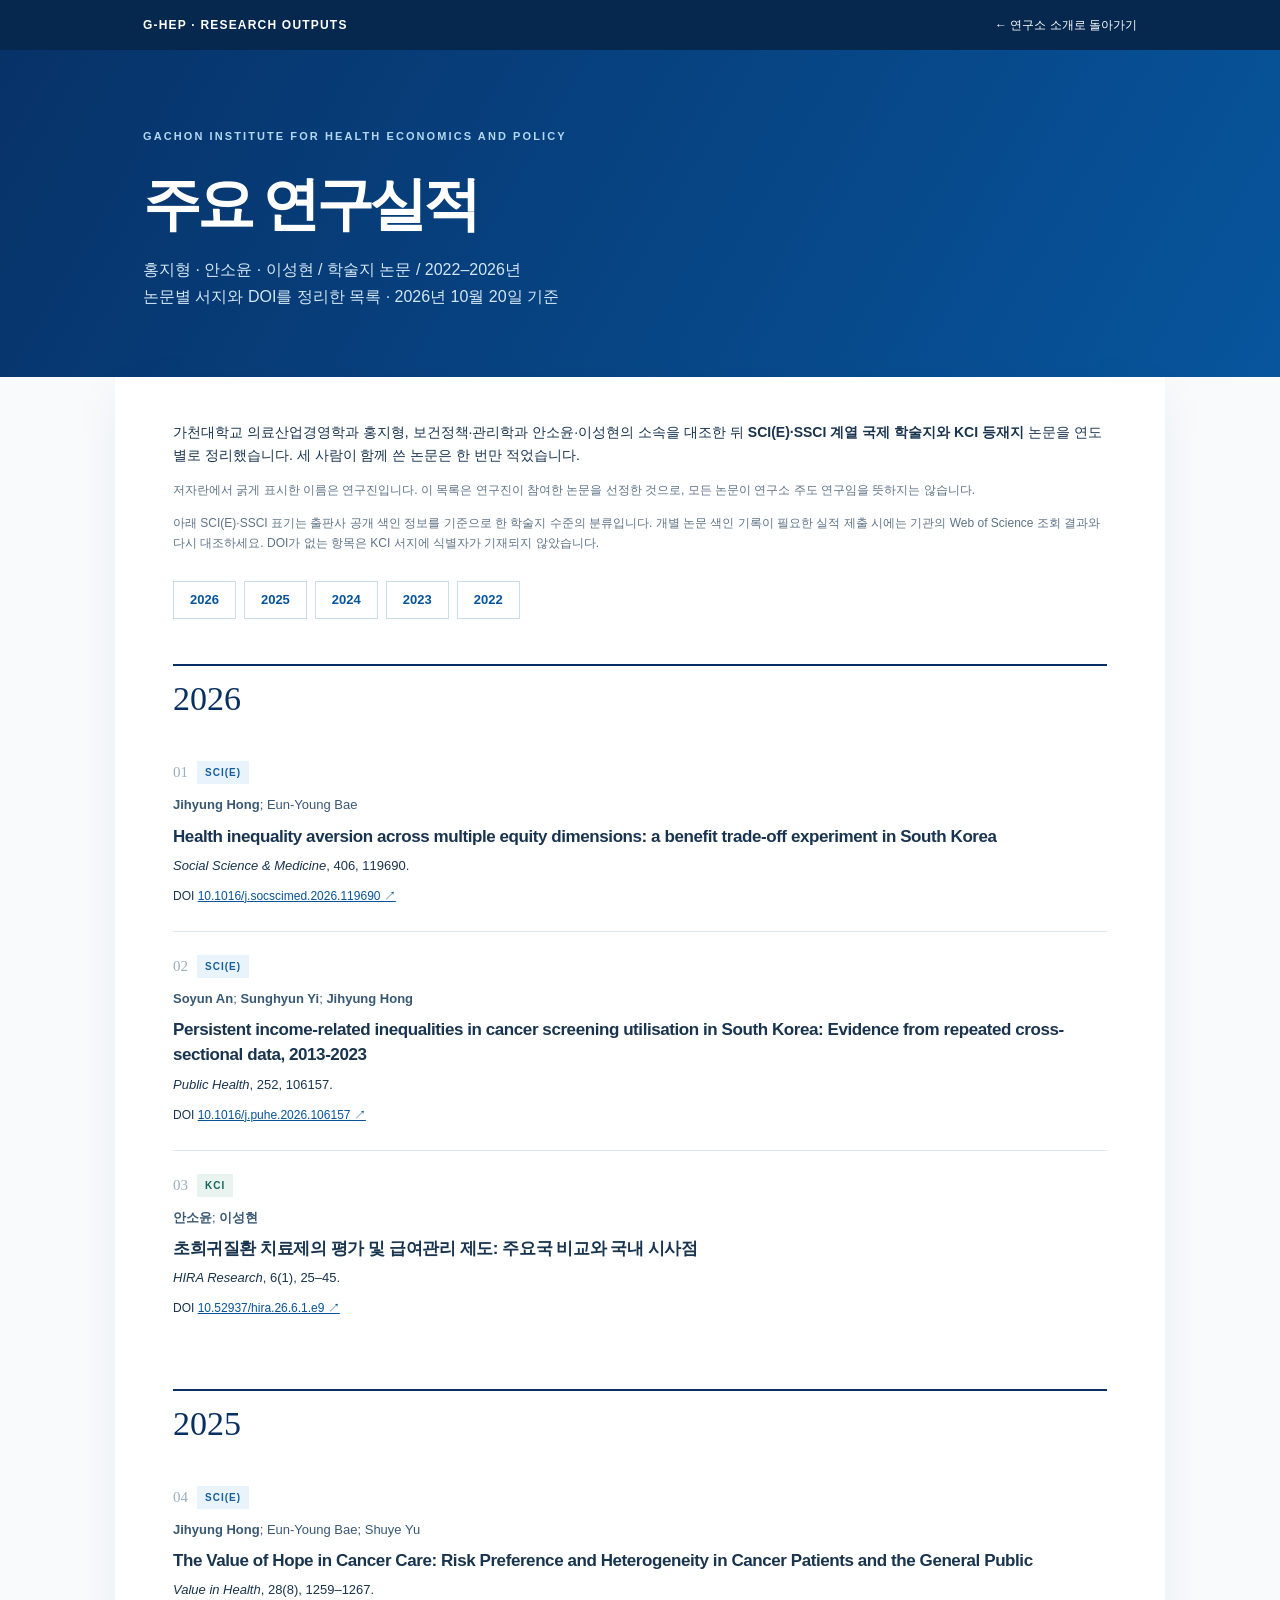
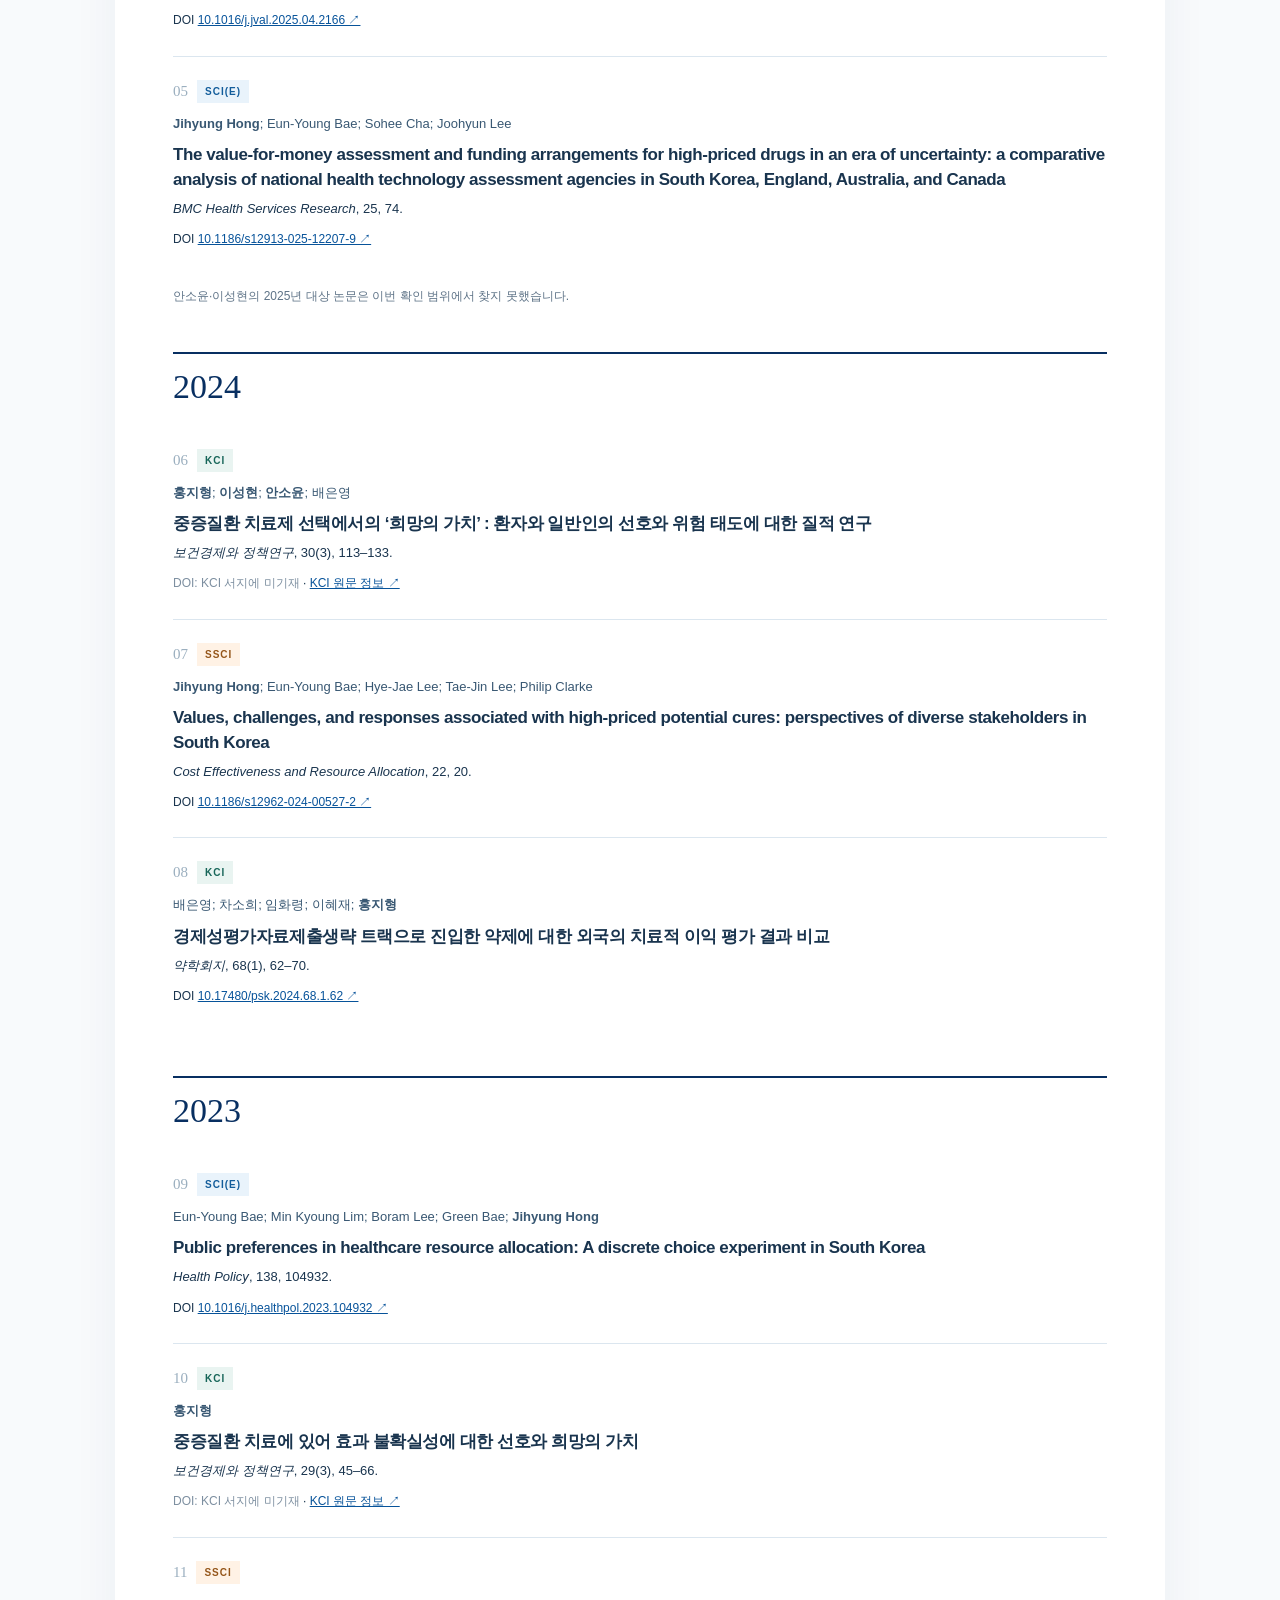
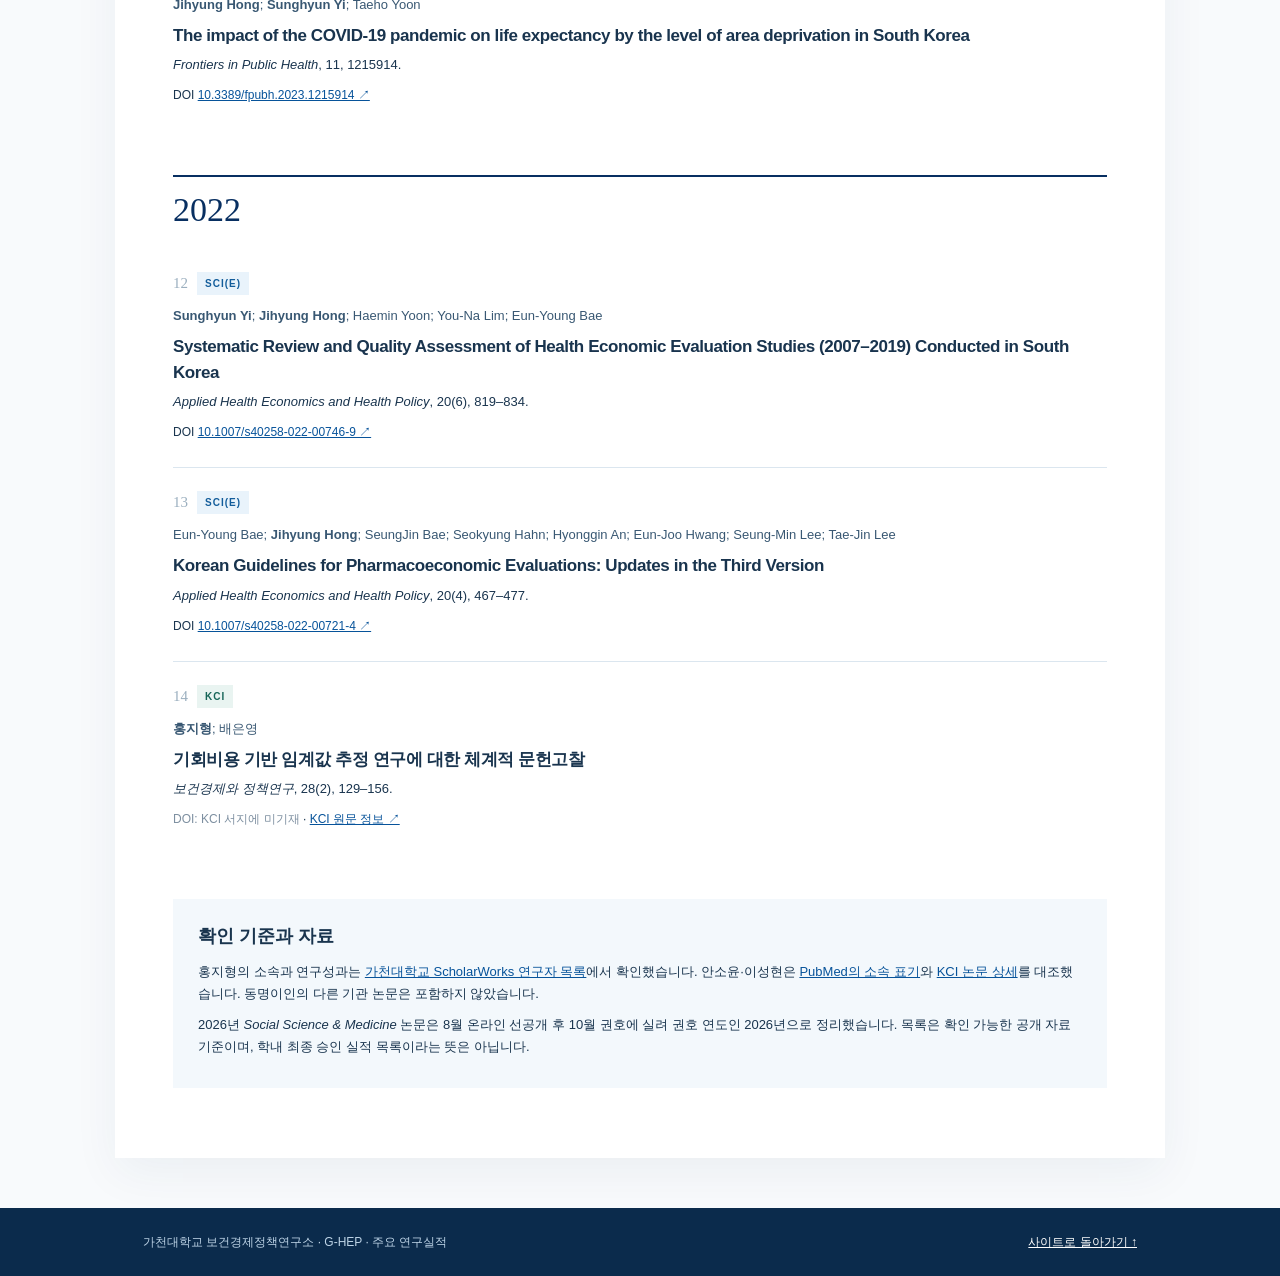
==== research-achievements.html @ 249ba131 "Add files via upload" ====
<!doctype html>
<html lang="ko">
<head>
  <meta charset="utf-8">
  <meta name="viewport" content="width=device-width, initial-scale=1">
  <meta name="description" content="가천대학교 홍지형, 안소윤, 이성현의 2022–2026년 SCI(E)·SSCI·KCI 논문 서지 목록입니다.">
  <title>주요 연구실적 2022–2026 | G-HEP</title>
  <style>
    :root{--navy:#082f61;--blue:#07539a;--ink:#19344e;--muted:#5e7387;--line:#dbe6ef;--pale:#f3f8fc}*{box-sizing:border-box}html{scroll-behavior:smooth}body{font-family:Arial,"Apple SD Gothic Neo","Malgun Gothic",sans-serif;margin:0;color:var(--ink);line-height:1.7;background:#f8fafc}a{color:var(--blue)}a:hover{text-decoration-thickness:2px}a:focus-visible{outline:3px solid #f6b34b;outline-offset:3px}.wrap{max-width:1050px;padding:0 28px;margin:auto}.skip{position:absolute;top:-50px;left:12px;background:white;padding:8px}.skip:focus{top:8px}.top{background:#06284f;color:white}.top .wrap{display:flex;align-items:center;justify-content:space-between;gap:15px;min-height:50px;font-size:12px}.top a{color:white;text-decoration:none}.top b{letter-spacing:.1em}.hero{background:linear-gradient(120deg,#073268,#07559d);color:white;padding:77px 0 66px}.eyebrow{font-size:11px;letter-spacing:.19em;font-weight:800;color:#b3d7f5;margin:0 0 22px}.hero h1{font-size:clamp(36px,5vw,58px);letter-spacing:-.075em;line-height:1.25;margin:0 0 16px}.hero p:last-child{font-size:16px;color:#d3e6f5;max-width:730px;margin:0}.main{counter-reset:paper;max-width:1050px;margin:0 auto 50px;background:#fff;padding:44px 58px 70px;box-shadow:0 15px 44px rgba(11,50,85,.055)}.intro{font-size:14px}.intro p{margin:0 0 12px}.small{font-size:12px;color:var(--muted)}.jump{display:flex;flex-wrap:wrap;gap:8px;margin:28px 0 12px}.jump a{border:1px solid #cbdde9;text-decoration:none;padding:7px 16px;font-size:13px;font-weight:700}.jump a:hover{background:#e9f4fc}.year{border-top:2px solid var(--navy);margin-top:45px;padding-top:14px;scroll-margin-top:25px}.year h2{font:400 34px Georgia,serif;color:var(--navy);margin:0 0 20px}.paper-list{list-style:none;margin:0;padding:0}.paper-list li{counter-increment:paper;border-top:1px solid var(--line);padding:23px 0 25px}.paper-list li:first-child{border-top:0}.paper-top{display:flex;gap:9px;align-items:center;margin-bottom:10px}.index{font-size:10px;font-weight:800;letter-spacing:.1em;padding:3px 8px;background:#e9f3fb;color:#135d9b}.index.kci{background:#e9f4f1;color:#176659}.index.ssci{background:#fff2e5;color:#945519}.number::before{content:counter(paper,decimal-leading-zero)}.number{font:15px Georgia,serif;color:#9bafbf}.authors{font-size:13px;color:#395873;margin:0 0 7px}.paper-title{font-size:17px;font-weight:700;letter-spacing:-.025em;line-height:1.48;margin:0 0 6px}.citation{font-size:13px;margin:0}.citation em{font-style:italic}.doi{font-size:12px;margin:9px 0 0;overflow-wrap:anywhere}.doi span{color:#7d8fa0}.supplement{padding:22px 25px;background:#f7f9fb;border:1px solid var(--line);margin-top:24px}.supplement p{font-size:13px;color:#556f85;margin:0 0 4px}.method{margin-top:44px;padding:22px 25px;background:var(--pale);font-size:13px}.method h2{font-size:18px;margin:0 0 10px}.method p{margin:8px 0}.footer{background:#0b2b4c;color:#bed4e7;font-size:12px;padding:24px 0}.footer .wrap{display:flex;justify-content:space-between;gap:14px;flex-wrap:wrap}.footer a{color:white}@media(max-width:690px){.wrap{padding:0 18px}.hero{padding:60px 0 50px}.main{padding:27px 20px 55px;margin-bottom:0}.paper-title{font-size:15px}.year{margin-top:35px}.paper-list li{padding:19px 0}}@media print{body{background:white}.top,.jump,.footer{display:none}.hero{background:white;color:var(--navy);padding:20px 0;border-bottom:3px solid var(--navy)}.hero .eyebrow,.hero p:last-child{color:var(--navy)}.main{box-shadow:none;padding:20px}.paper-list li{break-inside:avoid}}
  </style>
</head>
<body>
  <a class="skip" href="#content">본문 바로가기</a>
  <div class="top"><div class="wrap"><b>G-HEP · RESEARCH OUTPUTS</b><a href="./index.html#about">← 연구소 소개로 돌아가기</a></div></div>
  <header class="hero"><div class="wrap"><p class="eyebrow">GACHON INSTITUTE FOR HEALTH ECONOMICS AND POLICY</p><h1>주요 연구실적</h1><p>홍지형 · 안소윤 · 이성현 / 학술지 논문 / 2022–2026년<br>논문별 서지와 DOI를 정리한 목록 · 2026년 10월 20일 기준</p></div></header>
  <main class="main" id="content">
    <div class="intro"><p>가천대학교 의료산업경영학과 홍지형, 보건정책·관리학과 안소윤·이성현의 소속을 대조한 뒤 <strong>SCI(E)·SSCI 계열 국제 학술지와 KCI 등재지</strong> 논문을 연도별로 정리했습니다. 세 사람이 함께 쓴 논문은 한 번만 적었습니다.</p><p class="small">저자란에서 굵게 표시한 이름은 연구진입니다. 이 목록은 연구진이 참여한 논문을 선정한 것으로, 모든 논문이 연구소 주도 연구임을 뜻하지는 않습니다.</p><p class="small">아래 SCI(E)·SSCI 표기는 출판사 공개 색인 정보를 기준으로 한 학술지 수준의 분류입니다. 개별 논문 색인 기록이 필요한 실적 제출 시에는 기관의 Web of Science 조회 결과와 다시 대조하세요. DOI가 없는 항목은 KCI 서지에 식별자가 기재되지 않았습니다.</p></div>
    <nav class="jump" aria-label="연도별 바로가기"><a href="#y2026">2026</a><a href="#y2025">2025</a><a href="#y2024">2024</a><a href="#y2023">2023</a><a href="#y2022">2022</a></nav>

    <section class="year" id="y2026"><h2>2026</h2><ol class="paper-list">
      <li><div class="paper-top"><span class="number" aria-hidden="true"></span><span class="index">SCI(E)</span></div><p class="authors"><strong>Jihyung Hong</strong>; Eun-Young Bae</p><p class="paper-title">Health inequality aversion across multiple equity dimensions: a benefit trade-off experiment in South Korea</p><p class="citation"><em>Social Science &amp; Medicine</em>, 406, 119690.</p><p class="doi">DOI <a href="https://doi.org/10.1016/j.socscimed.2026.119690" target="_blank" rel="noopener noreferrer">10.1016/j.socscimed.2026.119690 ↗</a></p></li>
      <li><div class="paper-top"><span class="number" aria-hidden="true"></span><span class="index">SCI(E)</span></div><p class="authors"><strong>Soyun An</strong>; <strong>Sunghyun Yi</strong>; <strong>Jihyung Hong</strong></p><p class="paper-title">Persistent income-related inequalities in cancer screening utilisation in South Korea: Evidence from repeated cross-sectional data, 2013-2023</p><p class="citation"><em>Public Health</em>, 252, 106157.</p><p class="doi">DOI <a href="https://doi.org/10.1016/j.puhe.2026.106157" target="_blank" rel="noopener noreferrer">10.1016/j.puhe.2026.106157 ↗</a></p></li>
      <li><div class="paper-top"><span class="number" aria-hidden="true"></span><span class="index kci">KCI</span></div><p class="authors"><strong>안소윤</strong>; <strong>이성현</strong></p><p class="paper-title">초희귀질환 치료제의 평가 및 급여관리 제도: 주요국 비교와 국내 시사점</p><p class="citation"><em>HIRA Research</em>, 6(1), 25–45.</p><p class="doi">DOI <a href="https://doi.org/10.52937/hira.26.6.1.e9" target="_blank" rel="noopener noreferrer">10.52937/hira.26.6.1.e9 ↗</a></p></li>
    </ol></section>

    <section class="year" id="y2025"><h2>2025</h2><ol class="paper-list">
      <li><div class="paper-top"><span class="number" aria-hidden="true"></span><span class="index">SCI(E)</span></div><p class="authors"><strong>Jihyung Hong</strong>; Eun-Young Bae; Shuye Yu</p><p class="paper-title">The Value of Hope in Cancer Care: Risk Preference and Heterogeneity in Cancer Patients and the General Public</p><p class="citation"><em>Value in Health</em>, 28(8), 1259–1267.</p><p class="doi">DOI <a href="https://doi.org/10.1016/j.jval.2025.04.2166" target="_blank" rel="noopener noreferrer">10.1016/j.jval.2025.04.2166 ↗</a></p></li>
      <li><div class="paper-top"><span class="number" aria-hidden="true"></span><span class="index">SCI(E)</span></div><p class="authors"><strong>Jihyung Hong</strong>; Eun-Young Bae; Sohee Cha; Joohyun Lee</p><p class="paper-title">The value-for-money assessment and funding arrangements for high-priced drugs in an era of uncertainty: a comparative analysis of national health technology assessment agencies in South Korea, England, Australia, and Canada</p><p class="citation"><em>BMC Health Services Research</em>, 25, 74.</p><p class="doi">DOI <a href="https://doi.org/10.1186/s12913-025-12207-9" target="_blank" rel="noopener noreferrer">10.1186/s12913-025-12207-9 ↗</a></p></li>
    </ol><p class="small">안소윤·이성현의 2025년 대상 논문은 이번 확인 범위에서 찾지 못했습니다.</p></section>

    <section class="year" id="y2024"><h2>2024</h2><ol class="paper-list">
      <li><div class="paper-top"><span class="number" aria-hidden="true"></span><span class="index kci">KCI</span></div><p class="authors"><strong>홍지형</strong>; <strong>이성현</strong>; <strong>안소윤</strong>; 배은영</p><p class="paper-title">중증질환 치료제 선택에서의 ‘희망의 가치’ : 환자와 일반인의 선호와 위험 태도에 대한 질적 연구</p><p class="citation"><em>보건경제와 정책연구</em>, 30(3), 113–133.</p><p class="doi"><span>DOI: KCI 서지에 미기재</span> · <a href="https://www.kci.go.kr/kciportal/ci/sereArticleSearch/ciSereArtiView.kci?sereArticleSearchBean.artiId=ART003125186" target="_blank" rel="noopener noreferrer">KCI 원문 정보 ↗</a></p></li>
      <li><div class="paper-top"><span class="number" aria-hidden="true"></span><span class="index ssci">SSCI</span></div><p class="authors"><strong>Jihyung Hong</strong>; Eun-Young Bae; Hye-Jae Lee; Tae-Jin Lee; Philip Clarke</p><p class="paper-title">Values, challenges, and responses associated with high-priced potential cures: perspectives of diverse stakeholders in South Korea</p><p class="citation"><em>Cost Effectiveness and Resource Allocation</em>, 22, 20.</p><p class="doi">DOI <a href="https://doi.org/10.1186/s12962-024-00527-2" target="_blank" rel="noopener noreferrer">10.1186/s12962-024-00527-2 ↗</a></p></li>
      <li><div class="paper-top"><span class="number" aria-hidden="true"></span><span class="index kci">KCI</span></div><p class="authors">배은영; 차소희; 임화령; 이혜재; <strong>홍지형</strong></p><p class="paper-title">경제성평가자료제출생략 트랙으로 진입한 약제에 대한 외국의 치료적 이익 평가 결과 비교</p><p class="citation"><em>약학회지</em>, 68(1), 62–70.</p><p class="doi">DOI <a href="https://doi.org/10.17480/psk.2024.68.1.62" target="_blank" rel="noopener noreferrer">10.17480/psk.2024.68.1.62 ↗</a></p></li>
    </ol></section>

    <section class="year" id="y2023"><h2>2023</h2><ol class="paper-list">
      <li><div class="paper-top"><span class="number" aria-hidden="true"></span><span class="index">SCI(E)</span></div><p class="authors">Eun-Young Bae; Min Kyoung Lim; Boram Lee; Green Bae; <strong>Jihyung Hong</strong></p><p class="paper-title">Public preferences in healthcare resource allocation: A discrete choice experiment in South Korea</p><p class="citation"><em>Health Policy</em>, 138, 104932.</p><p class="doi">DOI <a href="https://doi.org/10.1016/j.healthpol.2023.104932" target="_blank" rel="noopener noreferrer">10.1016/j.healthpol.2023.104932 ↗</a></p></li>
      <li><div class="paper-top"><span class="number" aria-hidden="true"></span><span class="index kci">KCI</span></div><p class="authors"><strong>홍지형</strong></p><p class="paper-title">중증질환 치료에 있어 효과 불확실성에 대한 선호와 희망의 가치</p><p class="citation"><em>보건경제와 정책연구</em>, 29(3), 45–66.</p><p class="doi"><span>DOI: KCI 서지에 미기재</span> · <a href="https://www.kci.go.kr/kciportal/ci/sereArticleSearch/ciSereArtiView.kci?sereArticleSearchBean.artiId=ART003001887" target="_blank" rel="noopener noreferrer">KCI 원문 정보 ↗</a></p></li>
      <li><div class="paper-top"><span class="number" aria-hidden="true"></span><span class="index ssci">SSCI</span></div><p class="authors"><strong>Jihyung Hong</strong>; <strong>Sunghyun Yi</strong>; Taeho Yoon</p><p class="paper-title">The impact of the COVID-19 pandemic on life expectancy by the level of area deprivation in South Korea</p><p class="citation"><em>Frontiers in Public Health</em>, 11, 1215914.</p><p class="doi">DOI <a href="https://doi.org/10.3389/fpubh.2023.1215914" target="_blank" rel="noopener noreferrer">10.3389/fpubh.2023.1215914 ↗</a></p></li>
    </ol></section>

    <section class="year" id="y2022"><h2>2022</h2><ol class="paper-list">
      <li><div class="paper-top"><span class="number" aria-hidden="true"></span><span class="index">SCI(E)</span></div><p class="authors"><strong>Sunghyun Yi</strong>; <strong>Jihyung Hong</strong>; Haemin Yoon; You-Na Lim; Eun-Young Bae</p><p class="paper-title">Systematic Review and Quality Assessment of Health Economic Evaluation Studies (2007–2019) Conducted in South Korea</p><p class="citation"><em>Applied Health Economics and Health Policy</em>, 20(6), 819–834.</p><p class="doi">DOI <a href="https://doi.org/10.1007/s40258-022-00746-9" target="_blank" rel="noopener noreferrer">10.1007/s40258-022-00746-9 ↗</a></p></li>
      <li><div class="paper-top"><span class="number" aria-hidden="true"></span><span class="index">SCI(E)</span></div><p class="authors">Eun-Young Bae; <strong>Jihyung Hong</strong>; SeungJin Bae; Seokyung Hahn; Hyonggin An; Eun-Joo Hwang; Seung-Min Lee; Tae-Jin Lee</p><p class="paper-title">Korean Guidelines for Pharmacoeconomic Evaluations: Updates in the Third Version</p><p class="citation"><em>Applied Health Economics and Health Policy</em>, 20(4), 467–477.</p><p class="doi">DOI <a href="https://doi.org/10.1007/s40258-022-00721-4" target="_blank" rel="noopener noreferrer">10.1007/s40258-022-00721-4 ↗</a></p></li>
      <li><div class="paper-top"><span class="number" aria-hidden="true"></span><span class="index kci">KCI</span></div><p class="authors"><strong>홍지형</strong>; 배은영</p><p class="paper-title">기회비용 기반 임계값 추정 연구에 대한 체계적 문헌고찰</p><p class="citation"><em>보건경제와 정책연구</em>, 28(2), 129–156.</p><p class="doi"><span>DOI: KCI 서지에 미기재</span> · <a href="https://www.kci.go.kr/kciportal/landing/article.kci?arti_id=ART002850927" target="_blank" rel="noopener noreferrer">KCI 원문 정보 ↗</a></p></li>
    </ol></section>

    

    <section class="method"><h2>확인 기준과 자료</h2><p>홍지형의 소속과 연구성과는 <a href="https://gachon.scholarworks.kr/researcher/70dcd1c5-290f-4a14-a30c-1c8e1ca1143a/item" target="_blank" rel="noopener noreferrer">가천대학교 ScholarWorks 연구자 목록</a>에서 확인했습니다. 안소윤·이성현은 <a href="https://pubmed.ncbi.nlm.nih.gov/41548414/" target="_blank" rel="noopener noreferrer">PubMed의 소속 표기</a>와 <a href="https://www.kci.go.kr/kciportal/ci/sereArticleSearch/ciSereArtiView.kci?sereArticleSearchBean.artiId=ART003341886" target="_blank" rel="noopener noreferrer">KCI 논문 상세</a>를 대조했습니다. 동명이인의 다른 기관 논문은 포함하지 않았습니다.</p><p>2026년 <em>Social Science &amp; Medicine</em> 논문은 8월 온라인 선공개 후 10월 권호에 실려 권호 연도인 2026년으로 정리했습니다. 목록은 확인 가능한 공개 자료 기준이며, 학내 최종 승인 실적 목록이라는 뜻은 아닙니다.</p></section>
  </main>
  <footer class="footer"><div class="wrap"><span>가천대학교 보건경제정책연구소 · G-HEP · 주요 연구실적</span><a href="./index.html#about">사이트로 돌아가기 ↑</a></div></footer>
</body>
</html>
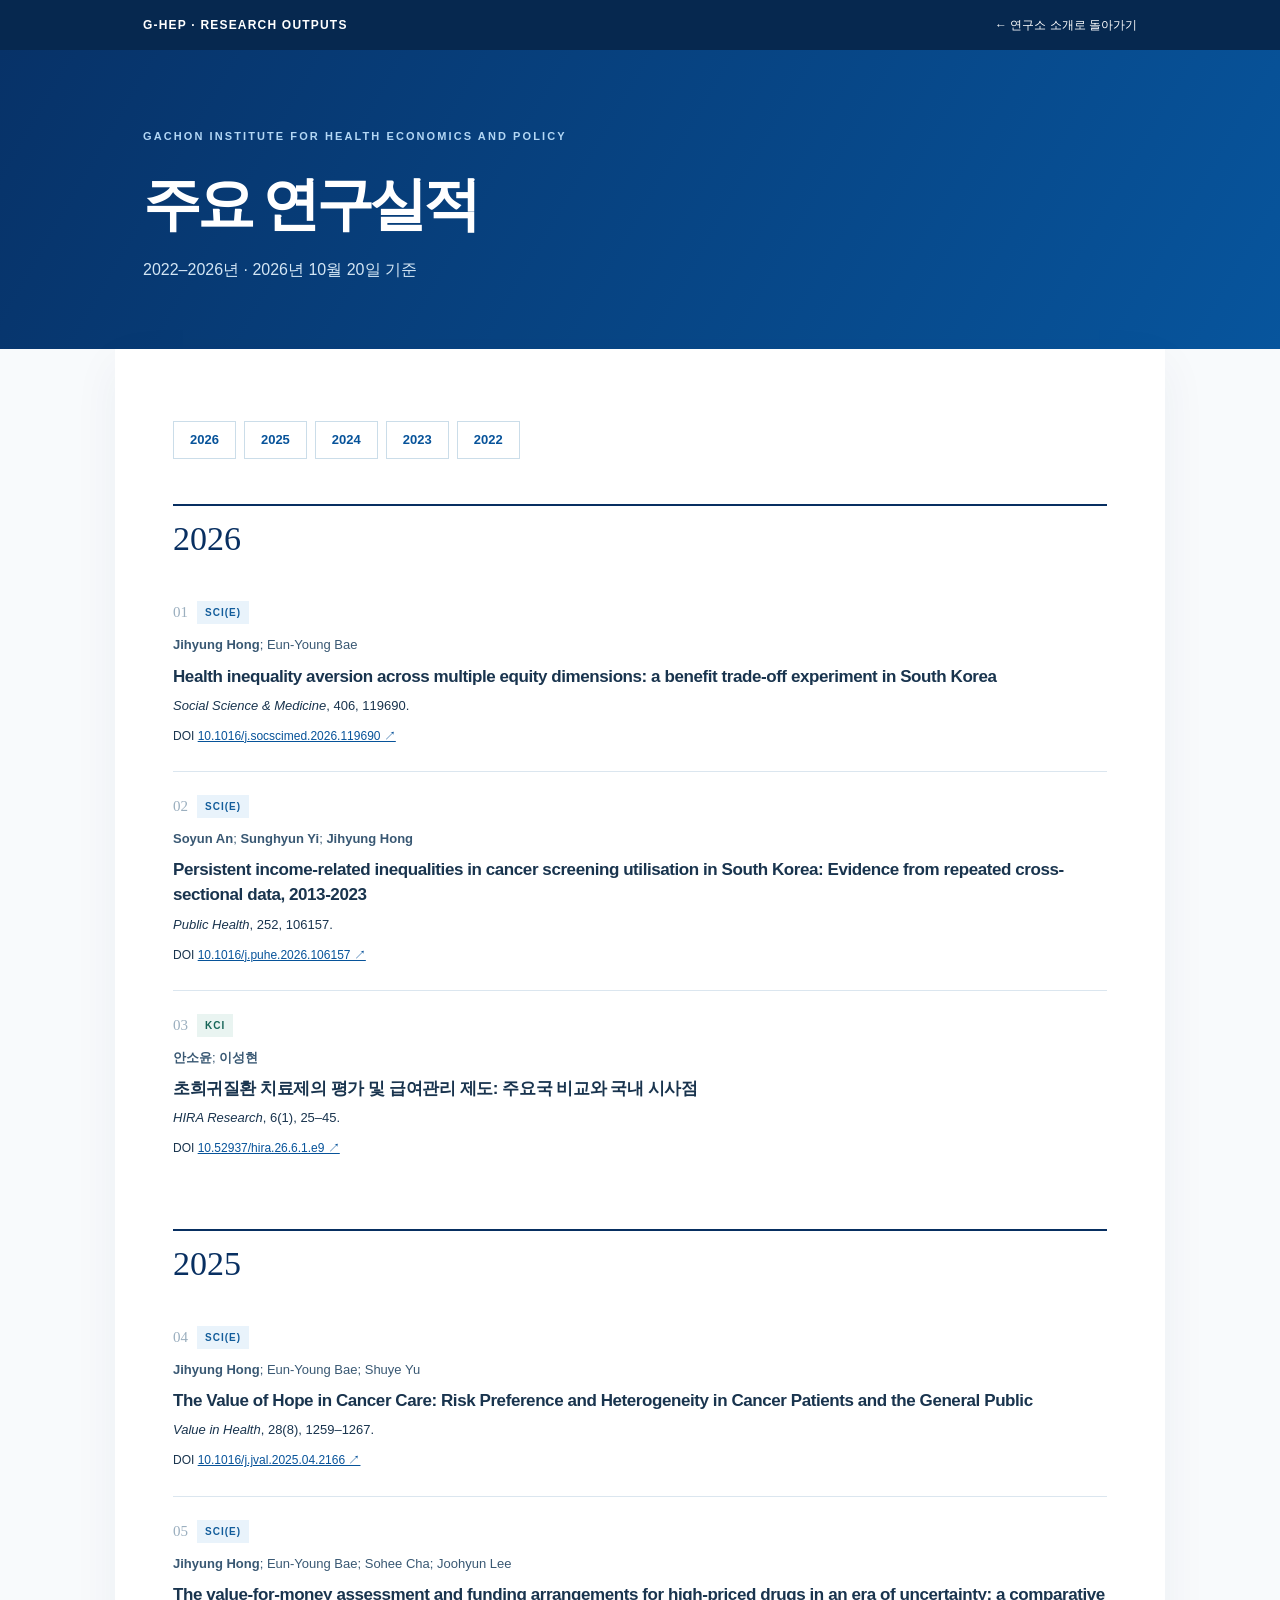
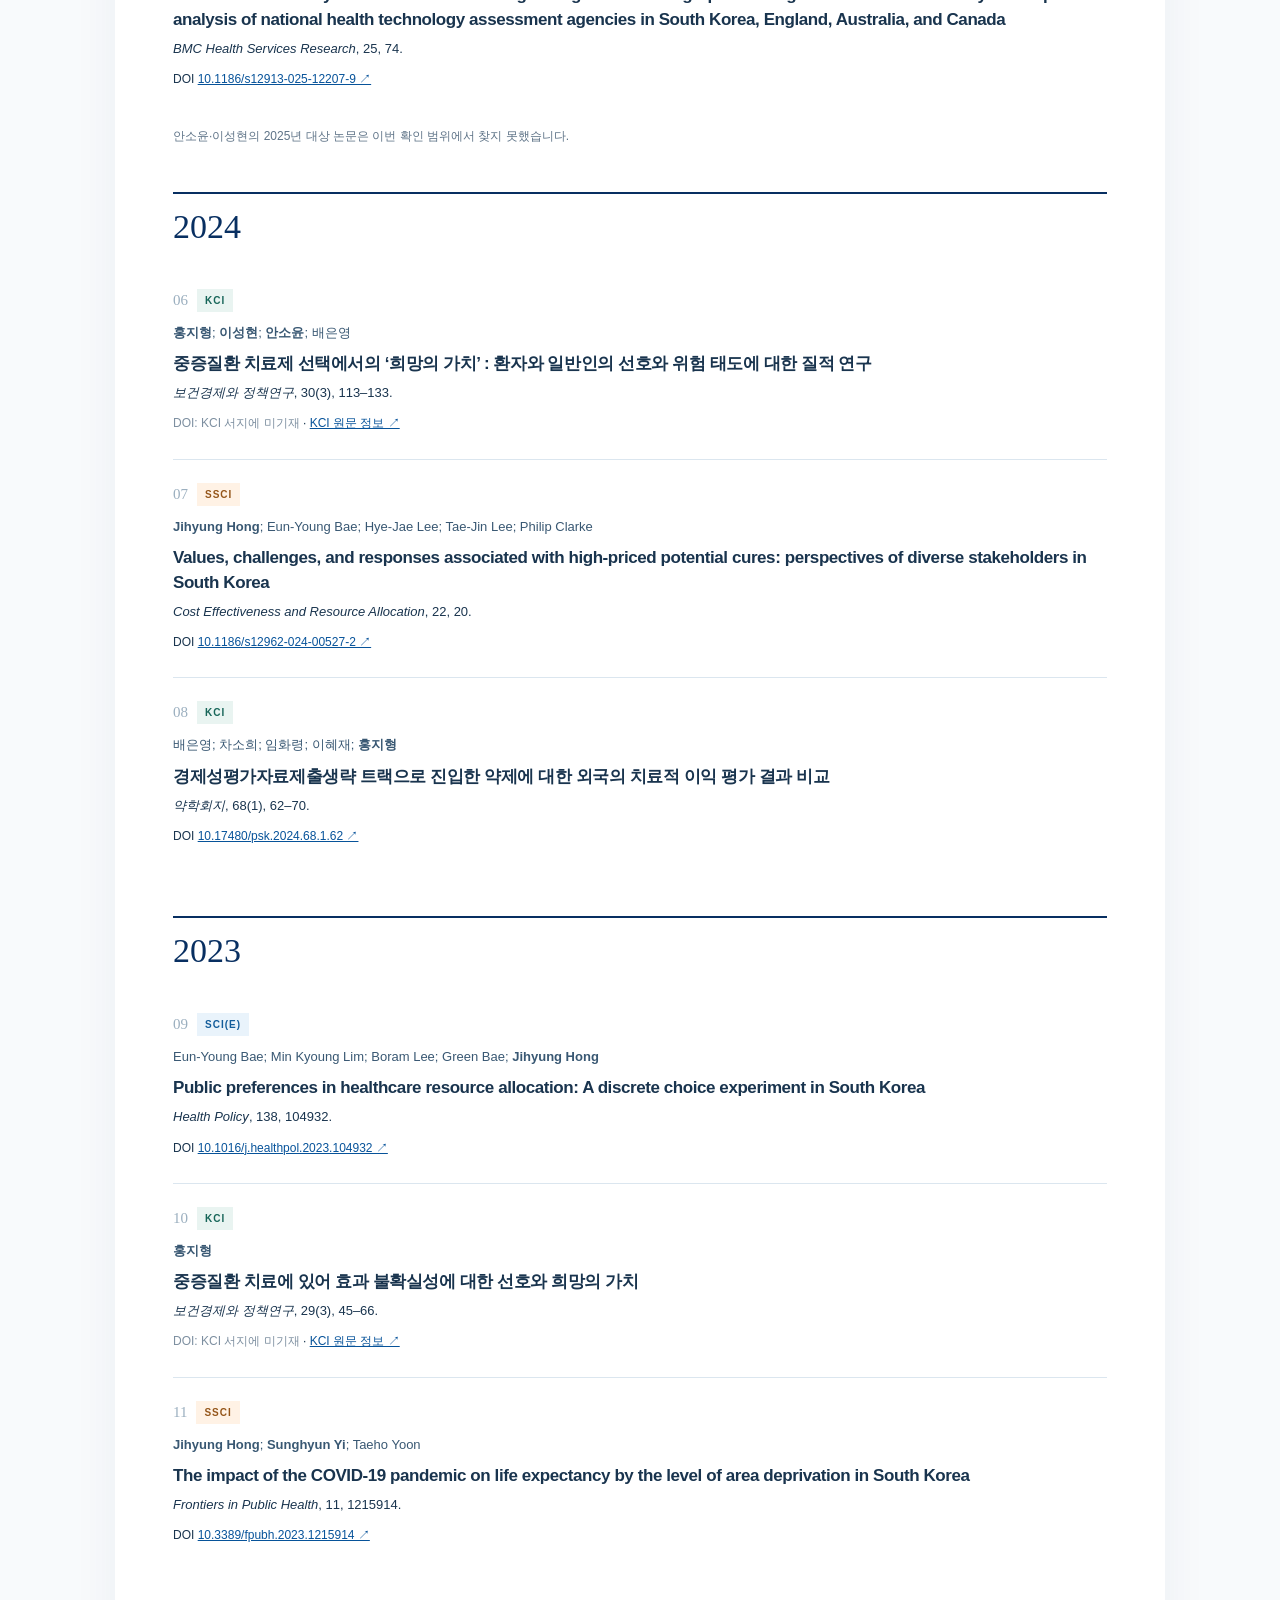
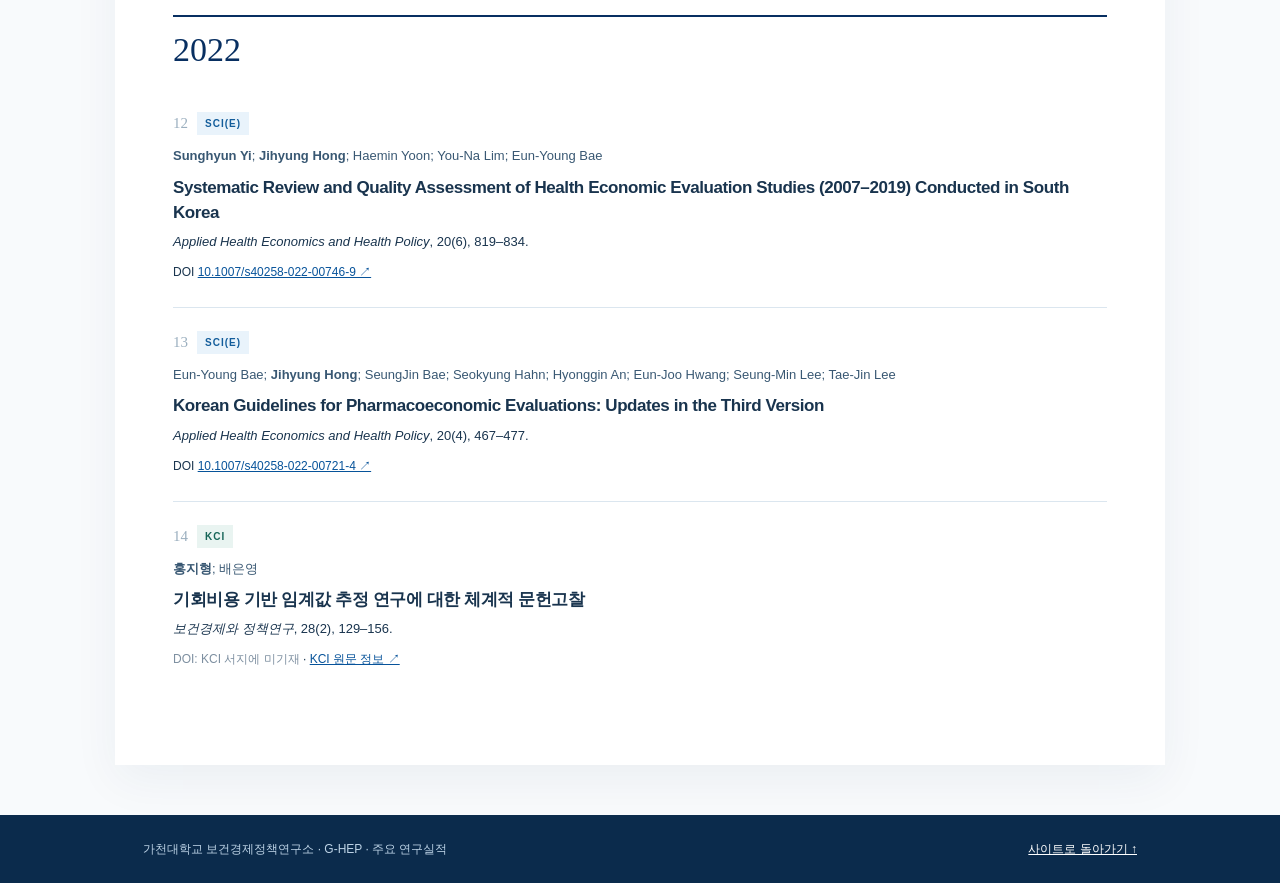
==== commit 5f26140c: "Add files via upload" ====
--- a/research-achievements.html
+++ b/research-achievements.html
@@ -6,15 +6,14 @@
   <meta name="description" content="가천대학교 홍지형, 안소윤, 이성현의 2022–2026년 SCI(E)·SSCI·KCI 논문 서지 목록입니다.">
   <title>주요 연구실적 2022–2026 | G-HEP</title>
   <style>
-    :root{--navy:#082f61;--blue:#07539a;--ink:#19344e;--muted:#5e7387;--line:#dbe6ef;--pale:#f3f8fc}*{box-sizing:border-box}html{scroll-behavior:smooth}body{font-family:Arial,"Apple SD Gothic Neo","Malgun Gothic",sans-serif;margin:0;color:var(--ink);line-height:1.7;background:#f8fafc}a{color:var(--blue)}a:hover{text-decoration-thickness:2px}a:focus-visible{outline:3px solid #f6b34b;outline-offset:3px}.wrap{max-width:1050px;padding:0 28px;margin:auto}.skip{position:absolute;top:-50px;left:12px;background:white;padding:8px}.skip:focus{top:8px}.top{background:#06284f;color:white}.top .wrap{display:flex;align-items:center;justify-content:space-between;gap:15px;min-height:50px;font-size:12px}.top a{color:white;text-decoration:none}.top b{letter-spacing:.1em}.hero{background:linear-gradient(120deg,#073268,#07559d);color:white;padding:77px 0 66px}.eyebrow{font-size:11px;letter-spacing:.19em;font-weight:800;color:#b3d7f5;margin:0 0 22px}.hero h1{font-size:clamp(36px,5vw,58px);letter-spacing:-.075em;line-height:1.25;margin:0 0 16px}.hero p:last-child{font-size:16px;color:#d3e6f5;max-width:730px;margin:0}.main{counter-reset:paper;max-width:1050px;margin:0 auto 50px;background:#fff;padding:44px 58px 70px;box-shadow:0 15px 44px rgba(11,50,85,.055)}.intro{font-size:14px}.intro p{margin:0 0 12px}.small{font-size:12px;color:var(--muted)}.jump{display:flex;flex-wrap:wrap;gap:8px;margin:28px 0 12px}.jump a{border:1px solid #cbdde9;text-decoration:none;padding:7px 16px;font-size:13px;font-weight:700}.jump a:hover{background:#e9f4fc}.year{border-top:2px solid var(--navy);margin-top:45px;padding-top:14px;scroll-margin-top:25px}.year h2{font:400 34px Georgia,serif;color:var(--navy);margin:0 0 20px}.paper-list{list-style:none;margin:0;padding:0}.paper-list li{counter-increment:paper;border-top:1px solid var(--line);padding:23px 0 25px}.paper-list li:first-child{border-top:0}.paper-top{display:flex;gap:9px;align-items:center;margin-bottom:10px}.index{font-size:10px;font-weight:800;letter-spacing:.1em;padding:3px 8px;background:#e9f3fb;color:#135d9b}.index.kci{background:#e9f4f1;color:#176659}.index.ssci{background:#fff2e5;color:#945519}.number::before{content:counter(paper,decimal-leading-zero)}.number{font:15px Georgia,serif;color:#9bafbf}.authors{font-size:13px;color:#395873;margin:0 0 7px}.paper-title{font-size:17px;font-weight:700;letter-spacing:-.025em;line-height:1.48;margin:0 0 6px}.citation{font-size:13px;margin:0}.citation em{font-style:italic}.doi{font-size:12px;margin:9px 0 0;overflow-wrap:anywhere}.doi span{color:#7d8fa0}.supplement{padding:22px 25px;background:#f7f9fb;border:1px solid var(--line);margin-top:24px}.supplement p{font-size:13px;color:#556f85;margin:0 0 4px}.method{margin-top:44px;padding:22px 25px;background:var(--pale);font-size:13px}.method h2{font-size:18px;margin:0 0 10px}.method p{margin:8px 0}.footer{background:#0b2b4c;color:#bed4e7;font-size:12px;padding:24px 0}.footer .wrap{display:flex;justify-content:space-between;gap:14px;flex-wrap:wrap}.footer a{color:white}@media(max-width:690px){.wrap{padding:0 18px}.hero{padding:60px 0 50px}.main{padding:27px 20px 55px;margin-bottom:0}.paper-title{font-size:15px}.year{margin-top:35px}.paper-list li{padding:19px 0}}@media print{body{background:white}.top,.jump,.footer{display:none}.hero{background:white;color:var(--navy);padding:20px 0;border-bottom:3px solid var(--navy)}.hero .eyebrow,.hero p:last-child{color:var(--navy)}.main{box-shadow:none;padding:20px}.paper-list li{break-inside:avoid}}
+    :root{--navy:#082f61;--blue:#07539a;--ink:#19344e;--muted:#5e7387;--line:#dbe6ef;--pale:#f3f8fc}*{box-sizing:border-box}html{scroll-behavior:smooth}body{font-family:Arial,"Apple SD Gothic Neo","Malgun Gothic",sans-serif;margin:0;color:var(--ink);line-height:1.7;background:#f8fafc}a{color:var(--blue)}a:hover{text-decoration-thickness:2px}a:focus-visible{outline:3px solid #f6b34b;outline-offset:3px}.wrap{max-width:1050px;padding:0 28px;margin:auto}.skip{position:absolute;top:-50px;left:12px;background:white;padding:8px}.skip:focus{top:8px}.top{background:#06284f;color:white}.top .wrap{display:flex;align-items:center;justify-content:space-between;gap:15px;min-height:50px;font-size:12px}.top a{color:white;text-decoration:none}.top b{letter-spacing:.1em}.hero{background:linear-gradient(120deg,#073268,#07559d);color:white;padding:77px 0 66px}.eyebrow{font-size:11px;letter-spacing:.19em;font-weight:800;color:#b3d7f5;margin:0 0 22px}.hero h1{font-size:clamp(36px,5vw,58px);letter-spacing:-.075em;line-height:1.25;margin:0 0 16px}.hero p:last-child{font-size:16px;color:#d3e6f5;max-width:730px;margin:0}.main{counter-reset:paper;max-width:1050px;margin:0 auto 50px;background:#fff;padding:44px 58px 70px;box-shadow:0 15px 44px rgba(11,50,85,.055)}.small{font-size:12px;color:var(--muted)}.jump{display:flex;flex-wrap:wrap;gap:8px;margin:28px 0 12px}.jump a{border:1px solid #cbdde9;text-decoration:none;padding:7px 16px;font-size:13px;font-weight:700}.jump a:hover{background:#e9f4fc}.year{border-top:2px solid var(--navy);margin-top:45px;padding-top:14px;scroll-margin-top:25px}.year h2{font:400 34px Georgia,serif;color:var(--navy);margin:0 0 20px}.paper-list{list-style:none;margin:0;padding:0}.paper-list li{counter-increment:paper;border-top:1px solid var(--line);padding:23px 0 25px}.paper-list li:first-child{border-top:0}.paper-top{display:flex;gap:9px;align-items:center;margin-bottom:10px}.index{font-size:10px;font-weight:800;letter-spacing:.1em;padding:3px 8px;background:#e9f3fb;color:#135d9b}.index.kci{background:#e9f4f1;color:#176659}.index.ssci{background:#fff2e5;color:#945519}.number::before{content:counter(paper,decimal-leading-zero)}.number{font:15px Georgia,serif;color:#9bafbf}.authors{font-size:13px;color:#395873;margin:0 0 7px}.paper-title{font-size:17px;font-weight:700;letter-spacing:-.025em;line-height:1.48;margin:0 0 6px}.citation{font-size:13px;margin:0}.citation em{font-style:italic}.doi{font-size:12px;margin:9px 0 0;overflow-wrap:anywhere}.doi span{color:#7d8fa0}.supplement{padding:22px 25px;background:#f7f9fb;border:1px solid var(--line);margin-top:24px}.supplement p{font-size:13px;color:#556f85;margin:0 0 4px}.footer{background:#0b2b4c;color:#bed4e7;font-size:12px;padding:24px 0}.footer .wrap{display:flex;justify-content:space-between;gap:14px;flex-wrap:wrap}.footer a{color:white}@media(max-width:690px){.wrap{padding:0 18px}.hero{padding:60px 0 50px}.main{padding:27px 20px 55px;margin-bottom:0}.paper-title{font-size:15px}.year{margin-top:35px}.paper-list li{padding:19px 0}}@media print{body{background:white}.top,.jump,.footer{display:none}.hero{background:white;color:var(--navy);padding:20px 0;border-bottom:3px solid var(--navy)}.hero .eyebrow,.hero p:last-child{color:var(--navy)}.main{box-shadow:none;padding:20px}.paper-list li{break-inside:avoid}}
   </style>
 </head>
 <body>
   <a class="skip" href="#content">본문 바로가기</a>
   <div class="top"><div class="wrap"><b>G-HEP · RESEARCH OUTPUTS</b><a href="./index.html#about">← 연구소 소개로 돌아가기</a></div></div>
-  <header class="hero"><div class="wrap"><p class="eyebrow">GACHON INSTITUTE FOR HEALTH ECONOMICS AND POLICY</p><h1>주요 연구실적</h1><p>홍지형 · 안소윤 · 이성현 / 학술지 논문 / 2022–2026년<br>논문별 서지와 DOI를 정리한 목록 · 2026년 10월 20일 기준</p></div></header>
+  <header class="hero"><div class="wrap"><p class="eyebrow">GACHON INSTITUTE FOR HEALTH ECONOMICS AND POLICY</p><h1>주요 연구실적</h1><p>2022–2026년 · 2026년 10월 20일 기준</p></div></header>
   <main class="main" id="content">
-    <div class="intro"><p>가천대학교 의료산업경영학과 홍지형, 보건정책·관리학과 안소윤·이성현의 소속을 대조한 뒤 <strong>SCI(E)·SSCI 계열 국제 학술지와 KCI 등재지</strong> 논문을 연도별로 정리했습니다. 세 사람이 함께 쓴 논문은 한 번만 적었습니다.</p><p class="small">저자란에서 굵게 표시한 이름은 연구진입니다. 이 목록은 연구진이 참여한 논문을 선정한 것으로, 모든 논문이 연구소 주도 연구임을 뜻하지는 않습니다.</p><p class="small">아래 SCI(E)·SSCI 표기는 출판사 공개 색인 정보를 기준으로 한 학술지 수준의 분류입니다. 개별 논문 색인 기록이 필요한 실적 제출 시에는 기관의 Web of Science 조회 결과와 다시 대조하세요. DOI가 없는 항목은 KCI 서지에 식별자가 기재되지 않았습니다.</p></div>
     <nav class="jump" aria-label="연도별 바로가기"><a href="#y2026">2026</a><a href="#y2025">2025</a><a href="#y2024">2024</a><a href="#y2023">2023</a><a href="#y2022">2022</a></nav>
 
     <section class="year" id="y2026"><h2>2026</h2><ol class="paper-list">
@@ -48,7 +47,6 @@
 
     
 
-    <section class="method"><h2>확인 기준과 자료</h2><p>홍지형의 소속과 연구성과는 <a href="https://gachon.scholarworks.kr/researcher/70dcd1c5-290f-4a14-a30c-1c8e1ca1143a/item" target="_blank" rel="noopener noreferrer">가천대학교 ScholarWorks 연구자 목록</a>에서 확인했습니다. 안소윤·이성현은 <a href="https://pubmed.ncbi.nlm.nih.gov/41548414/" target="_blank" rel="noopener noreferrer">PubMed의 소속 표기</a>와 <a href="https://www.kci.go.kr/kciportal/ci/sereArticleSearch/ciSereArtiView.kci?sereArticleSearchBean.artiId=ART003341886" target="_blank" rel="noopener noreferrer">KCI 논문 상세</a>를 대조했습니다. 동명이인의 다른 기관 논문은 포함하지 않았습니다.</p><p>2026년 <em>Social Science &amp; Medicine</em> 논문은 8월 온라인 선공개 후 10월 권호에 실려 권호 연도인 2026년으로 정리했습니다. 목록은 확인 가능한 공개 자료 기준이며, 학내 최종 승인 실적 목록이라는 뜻은 아닙니다.</p></section>
   </main>
   <footer class="footer"><div class="wrap"><span>가천대학교 보건경제정책연구소 · G-HEP · 주요 연구실적</span><a href="./index.html#about">사이트로 돌아가기 ↑</a></div></footer>
 </body>
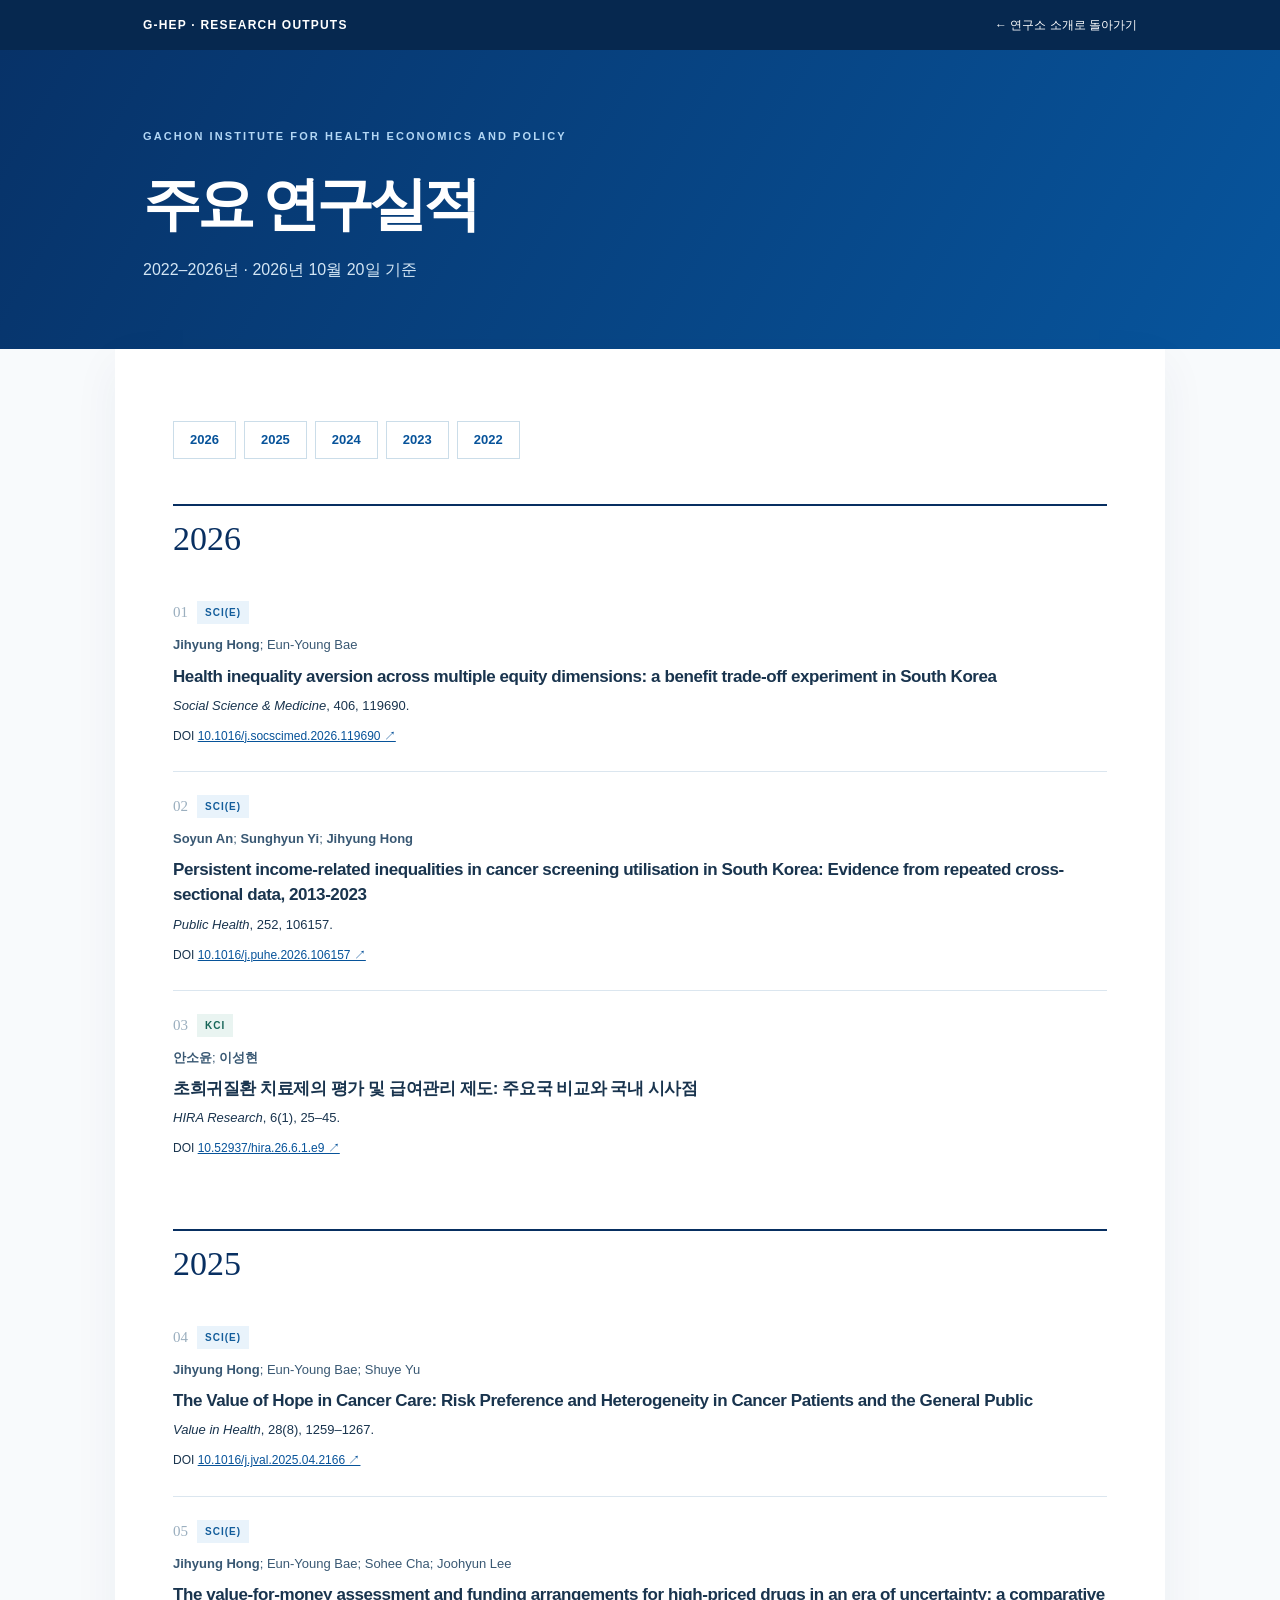
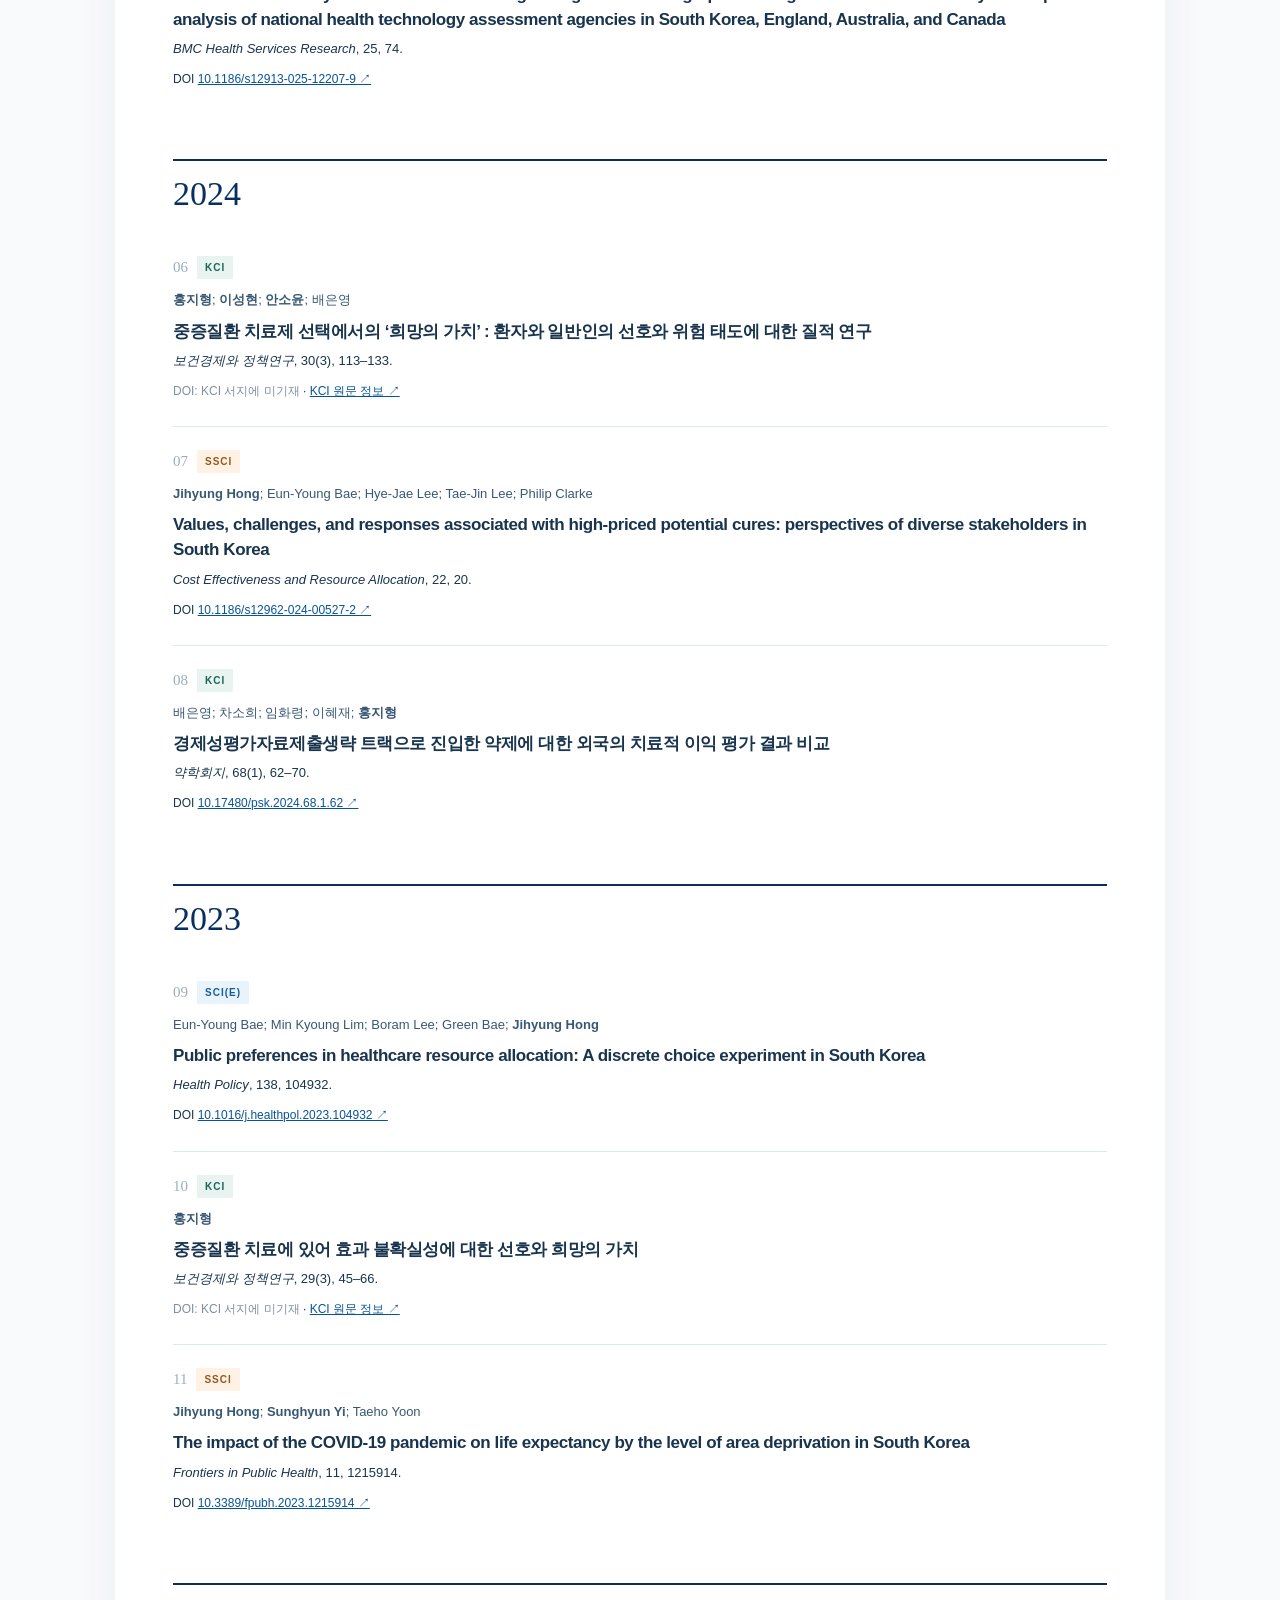
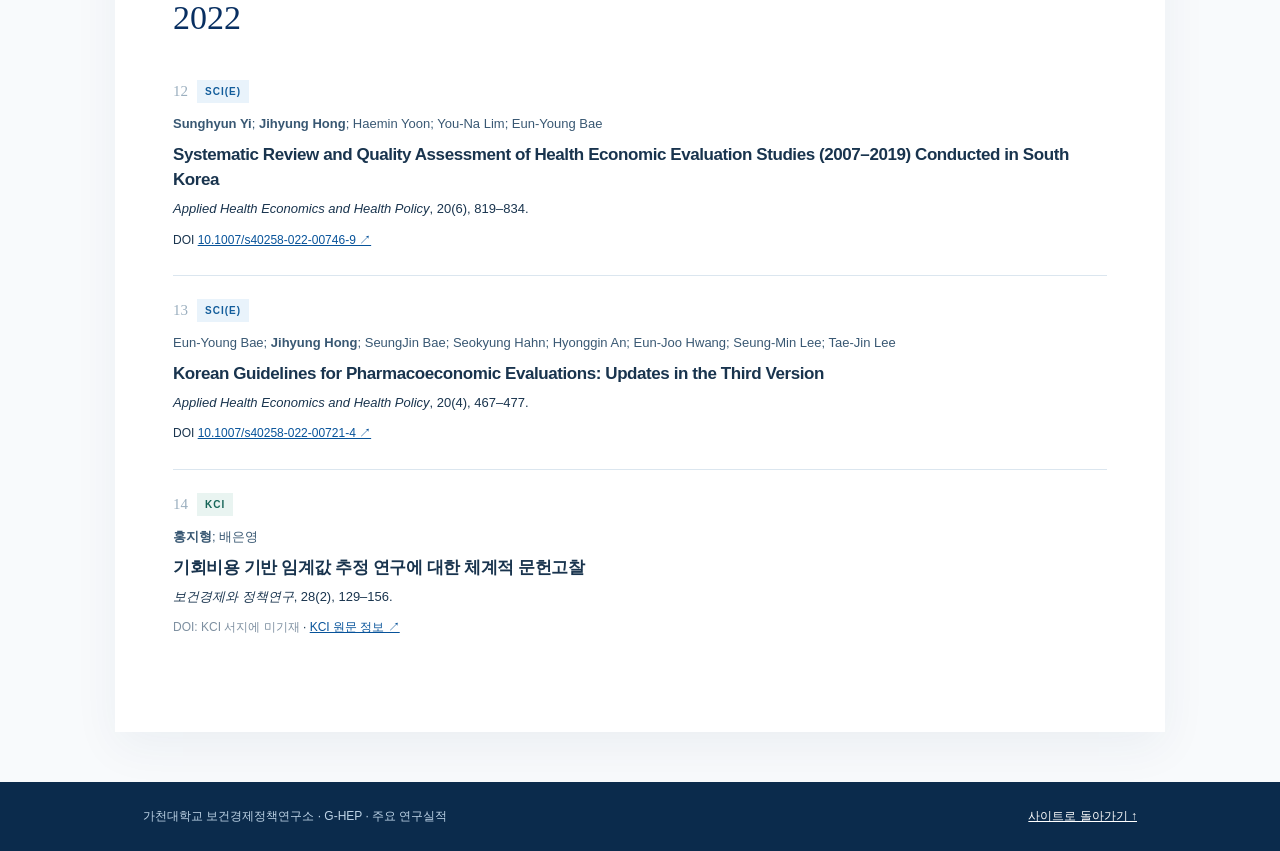
==== commit 246408dc: "Add files via upload" ====
--- a/research-achievements.html
+++ b/research-achievements.html
@@ -25,7 +25,7 @@
     <section class="year" id="y2025"><h2>2025</h2><ol class="paper-list">
       <li><div class="paper-top"><span class="number" aria-hidden="true"></span><span class="index">SCI(E)</span></div><p class="authors"><strong>Jihyung Hong</strong>; Eun-Young Bae; Shuye Yu</p><p class="paper-title">The Value of Hope in Cancer Care: Risk Preference and Heterogeneity in Cancer Patients and the General Public</p><p class="citation"><em>Value in Health</em>, 28(8), 1259–1267.</p><p class="doi">DOI <a href="https://doi.org/10.1016/j.jval.2025.04.2166" target="_blank" rel="noopener noreferrer">10.1016/j.jval.2025.04.2166 ↗</a></p></li>
       <li><div class="paper-top"><span class="number" aria-hidden="true"></span><span class="index">SCI(E)</span></div><p class="authors"><strong>Jihyung Hong</strong>; Eun-Young Bae; Sohee Cha; Joohyun Lee</p><p class="paper-title">The value-for-money assessment and funding arrangements for high-priced drugs in an era of uncertainty: a comparative analysis of national health technology assessment agencies in South Korea, England, Australia, and Canada</p><p class="citation"><em>BMC Health Services Research</em>, 25, 74.</p><p class="doi">DOI <a href="https://doi.org/10.1186/s12913-025-12207-9" target="_blank" rel="noopener noreferrer">10.1186/s12913-025-12207-9 ↗</a></p></li>
-    </ol><p class="small">안소윤·이성현의 2025년 대상 논문은 이번 확인 범위에서 찾지 못했습니다.</p></section>
+    </ol></section>
 
     <section class="year" id="y2024"><h2>2024</h2><ol class="paper-list">
       <li><div class="paper-top"><span class="number" aria-hidden="true"></span><span class="index kci">KCI</span></div><p class="authors"><strong>홍지형</strong>; <strong>이성현</strong>; <strong>안소윤</strong>; 배은영</p><p class="paper-title">중증질환 치료제 선택에서의 ‘희망의 가치’ : 환자와 일반인의 선호와 위험 태도에 대한 질적 연구</p><p class="citation"><em>보건경제와 정책연구</em>, 30(3), 113–133.</p><p class="doi"><span>DOI: KCI 서지에 미기재</span> · <a href="https://www.kci.go.kr/kciportal/ci/sereArticleSearch/ciSereArtiView.kci?sereArticleSearchBean.artiId=ART003125186" target="_blank" rel="noopener noreferrer">KCI 원문 정보 ↗</a></p></li>
